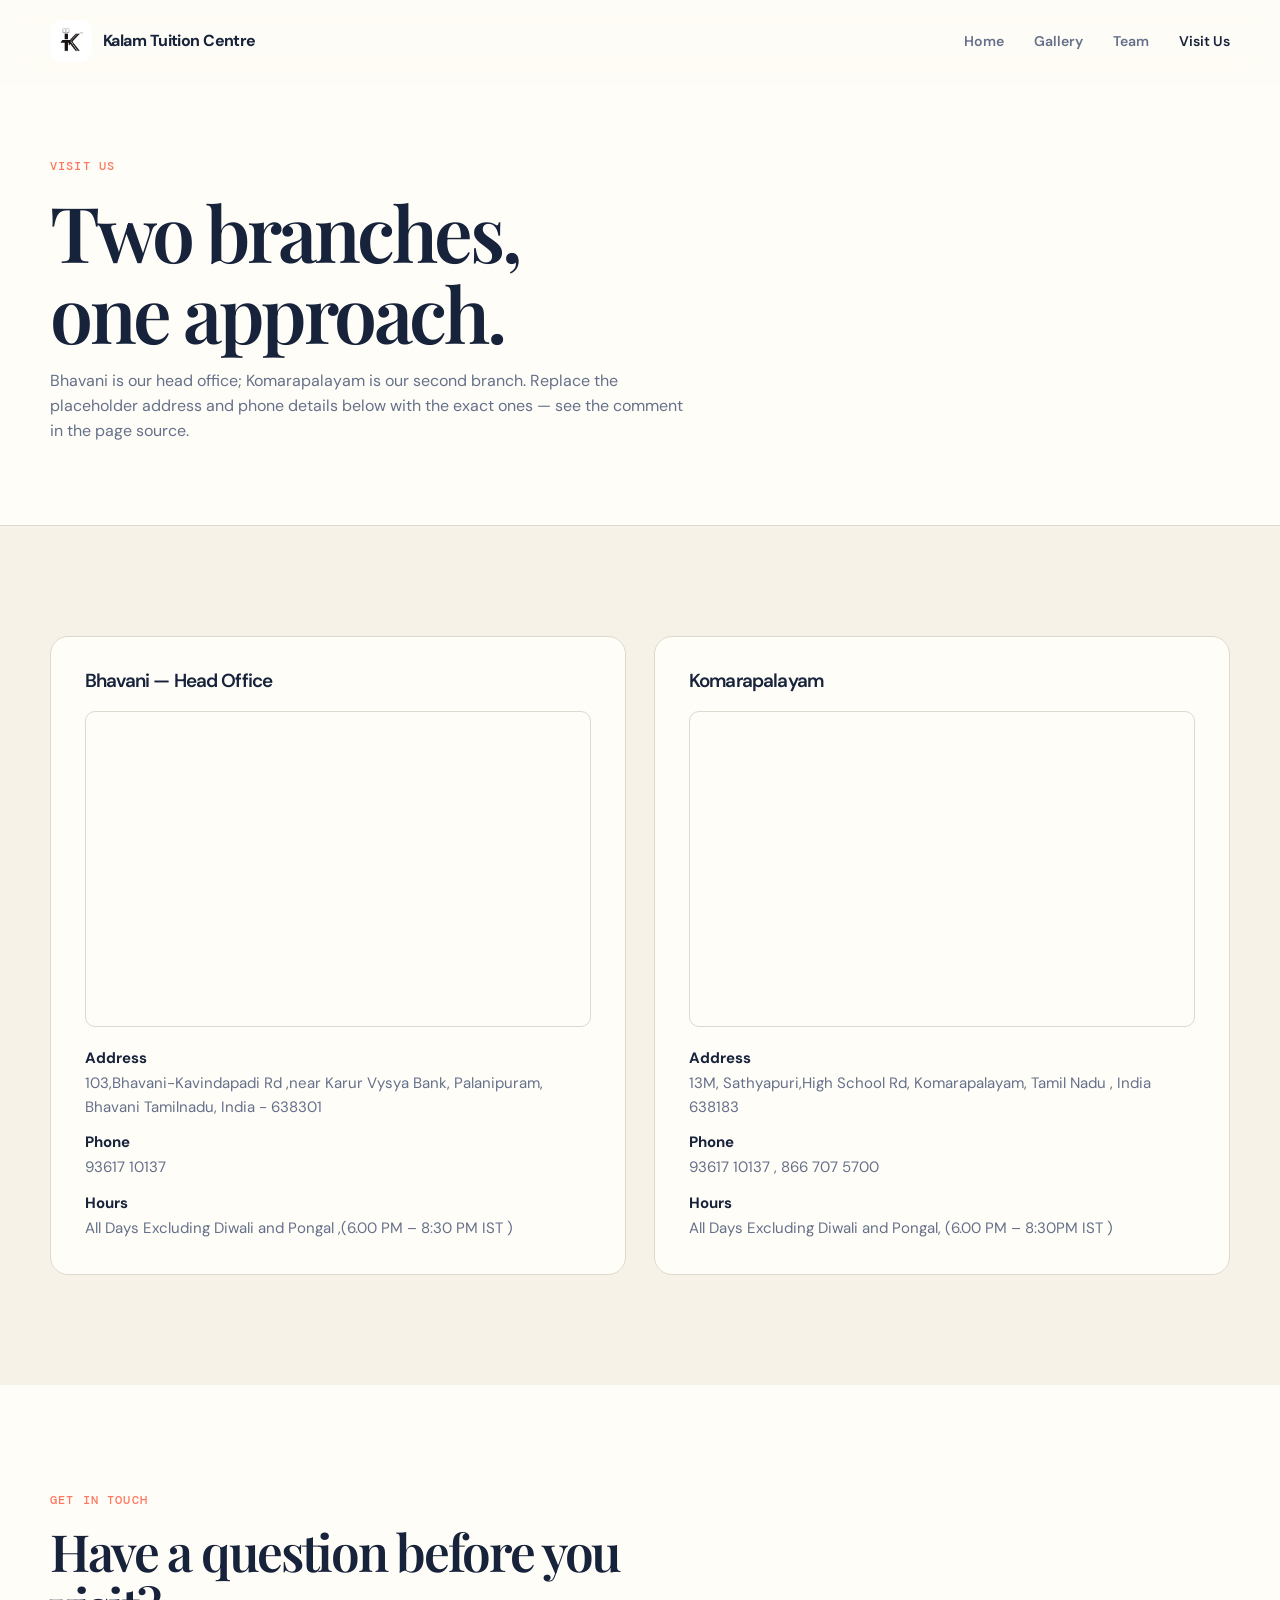
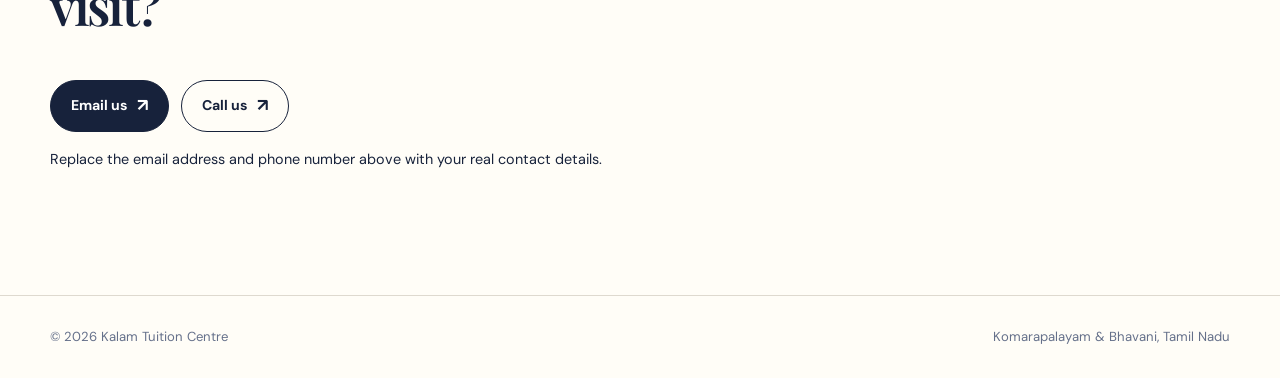
==== contact.html @ d5f68e04 "Initial commit" ====
<!doctype html>
<html lang="en">
<head>
<meta charset="UTF-8">
<meta name="viewport" content="width=device-width, initial-scale=1">
<title>Visit Us — Kalam Tuition Centre</title>
<link rel="icon" type="image/png" href="assets/images/favicon-64.png">
<link rel="stylesheet" href="assets/style.css">
</head>
<body>

<nav class="site-nav">
  <div class="container">
    <a href="index.html" class="brand"><img src="assets/images/logo.jpg" alt="Kalam Tuition Centre logo" class="logo-mark">Kalam Tuition Centre</a>
    <ul class="nav-links">
      <li><a href="index.html">Home</a></li>
      <li><a href="gallery.html">Gallery</a></li>
      <li><a href="founder.html">Team</a></li>
      <li><a href="contact.html" class="active">Visit Us</a></li>
    </ul>
    <button class="nav-toggle" aria-label="Toggle menu" aria-expanded="false"><span></span><span></span><span></span></button>
  </div>
</nav>

<header class="page-header">
  <div class="container">
    <span class="kicker">Visit Us</span>
    <h1>Two branches, one approach.</h1>
    <p>Bhavani is our head office; Komarapalayam is our second branch. Replace the placeholder address and phone details below with the exact ones — see the comment in the page source.</p>
  </div>
</header>

<section>
  <div class="container">
    <!--
      Each map below uses a plain Google Maps embed (no API key needed):
      https://www.google.com/maps?q=YOUR+FULL+ADDRESS&output=embed
      Swap the q= value for the exact address of each branch.
    -->
    <div class="branches">
      <div class="branch reveal">
        <h3>Bhavani — Head Office</h3>
        <div class="map-frame">
          <iframe loading="lazy" src= "https://www.google.com/maps/embed?pb=!1m18!1m12!1m3!1d3910.5340971620817!2d77.68029997421498!3d11.441323646579493!2m3!1f0!2f0!3f0!3m2!1i1024!2i768!4f13.1!3m3!1m2!1s0x3ba969c04ca43679%3A0x1cfdf974d1d4ad1a!2sKalam%20Tuition%20centre!5e0!3m2!1sen!2sin!4v1791565680460!5m2!1sen!2sin" title="Map to the Bhavani branch"></iframe>
        </div>
        <dl>
          <dt>Address</dt>
          <dd>103,Bhavani-Kavindapadi Rd ,near Karur Vysya Bank, Palanipuram, Bhavani Tamilnadu, India - 638301</dd>
          <dt>Phone</dt>
          <dd>93617 10137</dd>
          <dt>Hours</dt>
          <dd>All Days Excluding Diwali and Pongal  ,(6.00 PM – 8:30 PM IST )</dd>
        </dl>
      </div>
      <div class="branch reveal" data-delay="150">
        <h3>Komarapalayam</h3>
        <div class="map-frame">
          <iframe loading="lazy" src= "https://www.google.com/maps/embed?pb=!1m18!1m12!1m3!1d3910.5034593401706!2d77.69833757421506!3d11.44354144653622!2m3!1f0!2f0!3f0!3m2!1i1024!2i768!4f13.1!3m3!1m2!1s0x3ba96975edca85a3%3A0x3d3159c5b9667452!2sKalam%20Tuition%20Centre!5e0!3m2!1sen!2sin!4v1791566084029!5m2!1sen!2sin" title="Map to the Komarapalayam branch"></iframe>
        </div>
        <dl>
          <dt>Address</dt>
          <dd>13M, Sathyapuri,High School Rd, Komarapalayam, Tamil Nadu , India  638183</dd>
          <dt>Phone</dt>
          <dd>93617 10137 ,  866 707 5700 </dd>
          <dt>Hours</dt>
          <dd>All Days Excluding Diwali and Pongal, (6.00 PM – 8:30PM IST )</dd>
        </dl>
      </div>
    </div>
  </div>
</section>

<section class="alt">
  <div class="container">
    <div class="section-head reveal">
      <span class="kicker">Get in touch<svg class="kicker-underline" viewBox="0 0 120 10" aria-hidden="true"><path d="M2,6 Q30,2 60,6 T118,5"/></svg></span>
      <h2>Have a question before you visit?</h2>
    </div>
    <p><a href="mailto:info@kalamtuitioncentre.com" class="btn btn-primary">Email us</a> &nbsp; <a href="tel:+910000000000" class="btn btn-ghost">Call us</a></p>
    <p style="color:var(--ink-soft); font-size:0.9rem;">Replace the email address and phone number above with your real contact details.</p>
  </div>
</section>

<footer>
  <div class="container">
    <span>© <span id="year"></span> Kalam Tuition Centre</span>
    <span>Komarapalayam &amp; Bhavani, Tamil Nadu</span>
  </div>
</footer>

<script src="assets/script.js"></script>
<script>document.getElementById('year').textContent = new Date().getFullYear();</script>
</body>
</html>
---- assets/style.css ----
@import url('https://fonts.googleapis.com/css2?family=DM+Mono:wght@400;500&family=DM+Sans:opsz,wght@9..40,400;9..40,500;9..40,600;9..40,700&family=Playfair+Display:ital,wght@0,500;0,600;0,700;1,500&display=swap');
:root{--ink:#17223b;--muted:#65708a;--cream:#fffdf7;--canvas:#f7f2e8;--lavender:#e8e5ff;--yellow:#ffd45d;--coral:#ff765d;--blue:#9cd6eb;--line:#ded9cf;--serif:'Playfair Display',Georgia,serif;--sans:'DM Sans',Arial,sans-serif;--mono:'DM Mono',monospace;--ease:cubic-bezier(.22,1,.36,1)}
*{box-sizing:border-box}html{scroll-behavior:smooth}body{margin:0;background:var(--canvas);color:var(--ink);font-family:var(--sans);line-height:1.55}img{display:block;max-width:100%}a{color:inherit}h1,h2,h3,p{margin-top:0}h1,h2,h3{font-weight:600;line-height:1.06;letter-spacing:-.045em}h1,h2{font-family:var(--serif)}h1{font-size:clamp(3.1rem,7vw,6.35rem)}h2{font-size:clamp(2.25rem,4vw,4rem)}h3{font-size:1.18rem}.container{width:min(1180px,calc(100% - 48px));margin:auto}
.site-nav{position:sticky;top:0;z-index:20;background:rgba(255,253,247,.88);border-bottom:1px solid transparent;backdrop-filter:blur(14px)}.site-nav.scrolled{border-color:var(--line)}.site-nav .container{min-height:82px;display:flex;align-items:center;justify-content:space-between;gap:24px}.brand{display:flex;align-items:center;gap:11px;font-weight:700;font-size:1rem;letter-spacing:-.035em;text-decoration:none}.brand span{color:var(--coral)}.logo-mark{width:42px;height:42px;border-radius:12px;object-fit:cover}.nav-links{display:flex;list-style:none;gap:30px;padding:0;margin:0}.nav-links a{font-size:.88rem;font-weight:600;text-decoration:none;color:var(--muted);transition:color .2s}.nav-links a:hover,.nav-links a.active{color:var(--ink)}.nav-toggle{display:none;border:0;background:transparent;width:38px;height:38px;position:relative}.nav-toggle span{position:absolute;left:7px;right:7px;height:2px;border-radius:5px;background:var(--ink);transition:.25s var(--ease)}.nav-toggle span:nth-child(1){top:11px}.nav-toggle span:nth-child(2){top:18px}.nav-toggle span:nth-child(3){top:25px}.nav-toggle.active span:nth-child(1){top:18px;transform:rotate(45deg)}.nav-toggle.active span:nth-child(2){opacity:0}.nav-toggle.active span:nth-child(3){top:18px;transform:rotate(-45deg)}
.eyebrow,.kicker{color:var(--coral);font:500 .72rem/1 var(--mono);letter-spacing:.1em;text-transform:uppercase}.btn{display:inline-flex;align-items:center;justify-content:center;gap:10px;padding:14px 20px;border:1px solid var(--ink);border-radius:100px;text-decoration:none;font-weight:700;font-size:.88rem;transition:transform .25s var(--ease),box-shadow .25s var(--ease),background .25s}.btn::after{content:'↗';font-size:1.1rem;line-height:1}.btn:hover{transform:translateY(-3px);box-shadow:0 7px 0 var(--ink)}.btn-primary{background:var(--ink);color:#fff}.btn-primary:hover{background:var(--coral);border-color:var(--coral)}.btn-ghost{background:var(--cream)}.btn-ghost:hover{background:var(--yellow)}.hero-actions{display:flex;gap:12px;flex-wrap:wrap}section{padding:110px 0}section.alt{background:var(--cream)}.section-head{max-width:650px;margin-bottom:48px}.section-head .kicker{display:block;margin-bottom:17px}.section-head h2{margin-bottom:0}.kicker-underline{display:none}
.hero{overflow:hidden;background:var(--cream);padding:82px 0 76px;position:relative}.hero::before{content:'';position:absolute;width:40vw;height:40vw;max-width:620px;max-height:620px;border-radius:50%;background:var(--yellow);right:-13vw;top:-13vw;opacity:.8}.hero .container{position:relative;display:grid;grid-template-columns:1.08fr .92fr;align-items:center;gap:45px}.hero-arc{display:none}.hero-eyebrow{display:inline-flex;padding:9px 12px;margin-bottom:22px;background:var(--lavender);border-radius:100px;color:var(--ink);font:500 .74rem var(--mono)}.hero h1{max-width:9.8ch;margin-bottom:22px}.hero h1 em{color:var(--coral);font-weight:500}.hero .lede{max-width:47ch;color:var(--muted);font-size:1.08rem;margin-bottom:30px}.hero-visual{min-height:470px;position:relative}.visual-card{position:absolute;background:#fff;border:1px solid var(--ink);border-radius:22px;box-shadow:8px 9px 0 var(--ink)}.visual-card.main{width:min(100%,390px);padding:28px;right:25px;top:30px;background:var(--blue);transform:rotate(4deg)}.visual-card small{font:500 .7rem var(--mono);letter-spacing:.06em;text-transform:uppercase}.lesson-lines{margin:21px 0 12px;padding-top:13px;border-top:1px solid rgba(23,34,59,.3)}.lesson-lines span{display:block;height:10px;border-radius:10px;background:var(--ink);margin-bottom:12px}.lesson-lines span:nth-child(2){width:70%}.lesson-lines span:nth-child(3){width:84%}.lesson-lines span:nth-child(4){width:48%;background:var(--coral)}.math{font:600 3rem var(--serif)}.math i{color:var(--coral)}.visual-card.note{width:170px;padding:20px;left:5px;bottom:48px;background:var(--yellow);transform:rotate(-9deg)}.note strong{display:block;margin-top:14px;font:500 1.45rem/1.1 var(--serif)}.visual-dot{position:absolute;right:-6px;bottom:38px;width:110px;height:110px;border-radius:50%;background:var(--coral);border:1px solid var(--ink)}
.value-grid{display:grid;grid-template-columns:repeat(3,1fr);gap:18px}.value{min-height:252px;padding:26px;background:var(--cream);border:1px solid var(--line);border-radius:18px;transition:transform .3s var(--ease),box-shadow .3s}.value:hover{transform:translateY(-6px);box-shadow:0 12px 0 var(--lavender)}.value:nth-child(2){background:var(--lavender)}.value:nth-child(3){background:var(--yellow)}.value::before{content:'01';display:block;margin-bottom:48px;color:var(--coral);font:500 .75rem var(--mono)}.value:nth-child(2)::before{content:'02'}.value:nth-child(3)::before{content:'03'}.value p{color:var(--muted);margin:0;font-size:.95rem}.value h3{margin-bottom:10px}.programs{margin:0;padding:0;list-style:none;border-top:1px solid var(--line)}.programs li{padding:25px 0;display:grid;grid-template-columns:1fr auto;align-items:center;gap:20px;border-bottom:1px solid var(--line);transition:padding .25s}.programs li:hover{padding-left:14px}.programs h3{margin:0}.tag{color:var(--muted);font-size:.9rem}.special-programs{background:var(--lavender)}.feature-grid{display:grid;grid-template-columns:repeat(2,1fr);gap:22px}.feature-card{padding:34px;background:var(--cream);border:1px solid var(--ink);border-radius:18px;box-shadow:6px 7px 0 var(--ink)}.feature-card:nth-child(2){background:var(--yellow)}.feature-number{display:block;margin-bottom:48px;color:var(--coral);font:500 .75rem var(--mono)}.feature-card h3{font-size:1.55rem;margin-bottom:13px}.feature-card p{color:var(--muted);max-width:47ch}.feature-tags{display:flex;flex-wrap:wrap;gap:8px;margin-top:22px}.feature-tags span{padding:6px 9px;border:1px solid var(--ink);border-radius:100px;font:500 .7rem var(--mono)}.stats{display:grid;grid-template-columns:repeat(4,1fr);gap:1px;background:var(--ink);border:1px solid var(--ink);border-radius:18px;overflow:hidden}.stat{padding:30px 24px;background:var(--ink);color:#fff}.stat:nth-child(odd){background:#263350}.num{display:block;font:600 clamp(2.7rem,5vw,4.4rem)/1 var(--serif);color:var(--yellow)}.label{color:#c7cedd;font-size:.84rem}.cta-band{background:var(--coral);padding:86px 0}.cta-band .container{max-width:830px}.cta-band h2{max-width:12ch;color:#fff;margin-bottom:16px}.cta-band .lede{color:#fff5ef}.cta-band .btn-primary{color:var(--ink);background:var(--yellow)}.cta-band .btn-ghost{color:#fff;background:transparent;border-color:#fff}.cta-band .btn-ghost:hover{color:var(--ink);background:#fff}
.page-header{background:var(--cream);padding:78px 0 65px;border-bottom:1px solid var(--line)}.page-header .kicker{display:block;margin-bottom:18px}.page-header h1{max-width:11ch;font-size:clamp(3rem,6vw,5.3rem);margin-bottom:16px}.page-header p{max-width:59ch;color:var(--muted)}.gallery-board{padding:26px;background:var(--lavender);border-radius:20px}.gallery-grid{display:grid;grid-template-columns:repeat(3,1fr);gap:22px}.gallery-item{position:relative;padding:10px 10px 34px;background:#fff;border:1px solid var(--line);box-shadow:4px 5px 0 rgba(23,34,59,.15);transform:rotate(var(--tilt,0deg));transition:transform .3s var(--ease)}.gallery-item:nth-child(odd){--tilt:-1.2deg}.gallery-item:nth-child(3n){--tilt:1.3deg}.gallery-item:hover{z-index:2;transform:rotate(0deg) scale(1.04)}.pin{position:absolute;top:-7px;left:calc(50% - 7px);width:14px;height:14px;border-radius:50%;background:var(--coral);border:1px solid var(--ink)}.frame{aspect-ratio:4/3;overflow:hidden}.frame img{height:100%;width:100%;object-fit:cover}.cap{display:block;padding-top:9px;text-align:center;font:500 .8rem var(--mono)}.people,.branches{display:grid;grid-template-columns:repeat(2,1fr);gap:28px}.people.only-founder{grid-template-columns:minmax(0,680px)}.person,.branch{padding:34px;border:1px solid var(--line);border-radius:18px;background:var(--cream)}.avatar{height:70px;width:70px;display:grid;place-items:center;margin-bottom:22px;background:var(--yellow);border-radius:50%;border:1px solid var(--ink);font:600 1.6rem var(--serif)}.role{color:var(--coral);font:500 .73rem var(--mono);text-transform:uppercase;letter-spacing:.08em}.person h2{font-family:var(--sans);font-size:1.5rem;margin:8px 0 14px}.person p,.branch dl{color:var(--muted);font-size:.94rem}.person blockquote{margin:22px 0 0;padding:14px 0 0 16px;border-left:3px solid var(--coral);font-family:var(--serif);font-style:italic}.branch h3{margin-bottom:20px}.map-frame{overflow:hidden;aspect-ratio:16/10;border-radius:10px;border:1px solid var(--line)}.map-frame iframe{width:100%;height:100%;border:0}.branch dl{margin:20px 0 0}.branch dt{margin-top:12px;font-weight:700;color:var(--ink)}.branch dd{margin:2px 0 0}footer{background:var(--cream);border-top:1px solid var(--line);padding:31px 0;color:var(--muted);font-size:.82rem}footer .container{display:flex;justify-content:space-between;gap:15px}
.reveal{opacity:0;transform:translateY(20px);transition:opacity .65s var(--ease),transform .65s var(--ease)}.reveal.in{opacity:1;transform:translateY(0)}.reveal-left{transform:translateX(-20px)}.reveal-left.in{transform:translateX(0)}.reveal-pin{transform:translateY(18px) rotate(var(--tilt,0deg))}.reveal-pin.in{transform:translateY(0) rotate(var(--tilt,0deg))}
@media(max-width:760px){.container{width:min(100% - 36px,1180px)}.site-nav .container{min-height:68px}.nav-links{position:absolute;top:100%;left:0;right:0;display:block;overflow:hidden;max-height:0;background:var(--cream);border-bottom:1px solid var(--line);transition:max-height .35s var(--ease)}.nav-links.open{max-height:260px}.nav-links li{border-top:1px solid var(--line)}.nav-links a{display:block;padding:14px 18px}.nav-toggle{display:block}.hero{padding:56px 0 45px}.hero .container{grid-template-columns:1fr}.hero-visual{min-height:340px;max-width:390px;width:100%;margin:auto}.visual-card.main{right:8px}.visual-card.note{left:0;bottom:28px}.value-grid,.stats{grid-template-columns:1fr 1fr}.feature-grid,.gallery-grid{grid-template-columns:1fr 1fr}.people,.branches{grid-template-columns:1fr}section{padding:74px 0}}@media(max-width:480px){h1{font-size:3.15rem}.brand{font-size:.88rem}.logo-mark{width:36px;height:36px}.hero-actions{flex-direction:column}.btn{width:100%}.value-grid,.stats,.feature-grid,.gallery-grid{grid-template-columns:1fr}.programs li{display:block}.tag{display:block;margin-top:6px}.gallery-board{padding:17px}.person,.branch{padding:25px}footer .container{flex-direction:column;text-align:center}}@media(prefers-reduced-motion:reduce){*,*::before,*::after{animation-duration:.01ms!important;transition-duration:.01ms!important;scroll-behavior:auto!important}.reveal,.reveal-left,.reveal-pin{opacity:1;transform:none}}
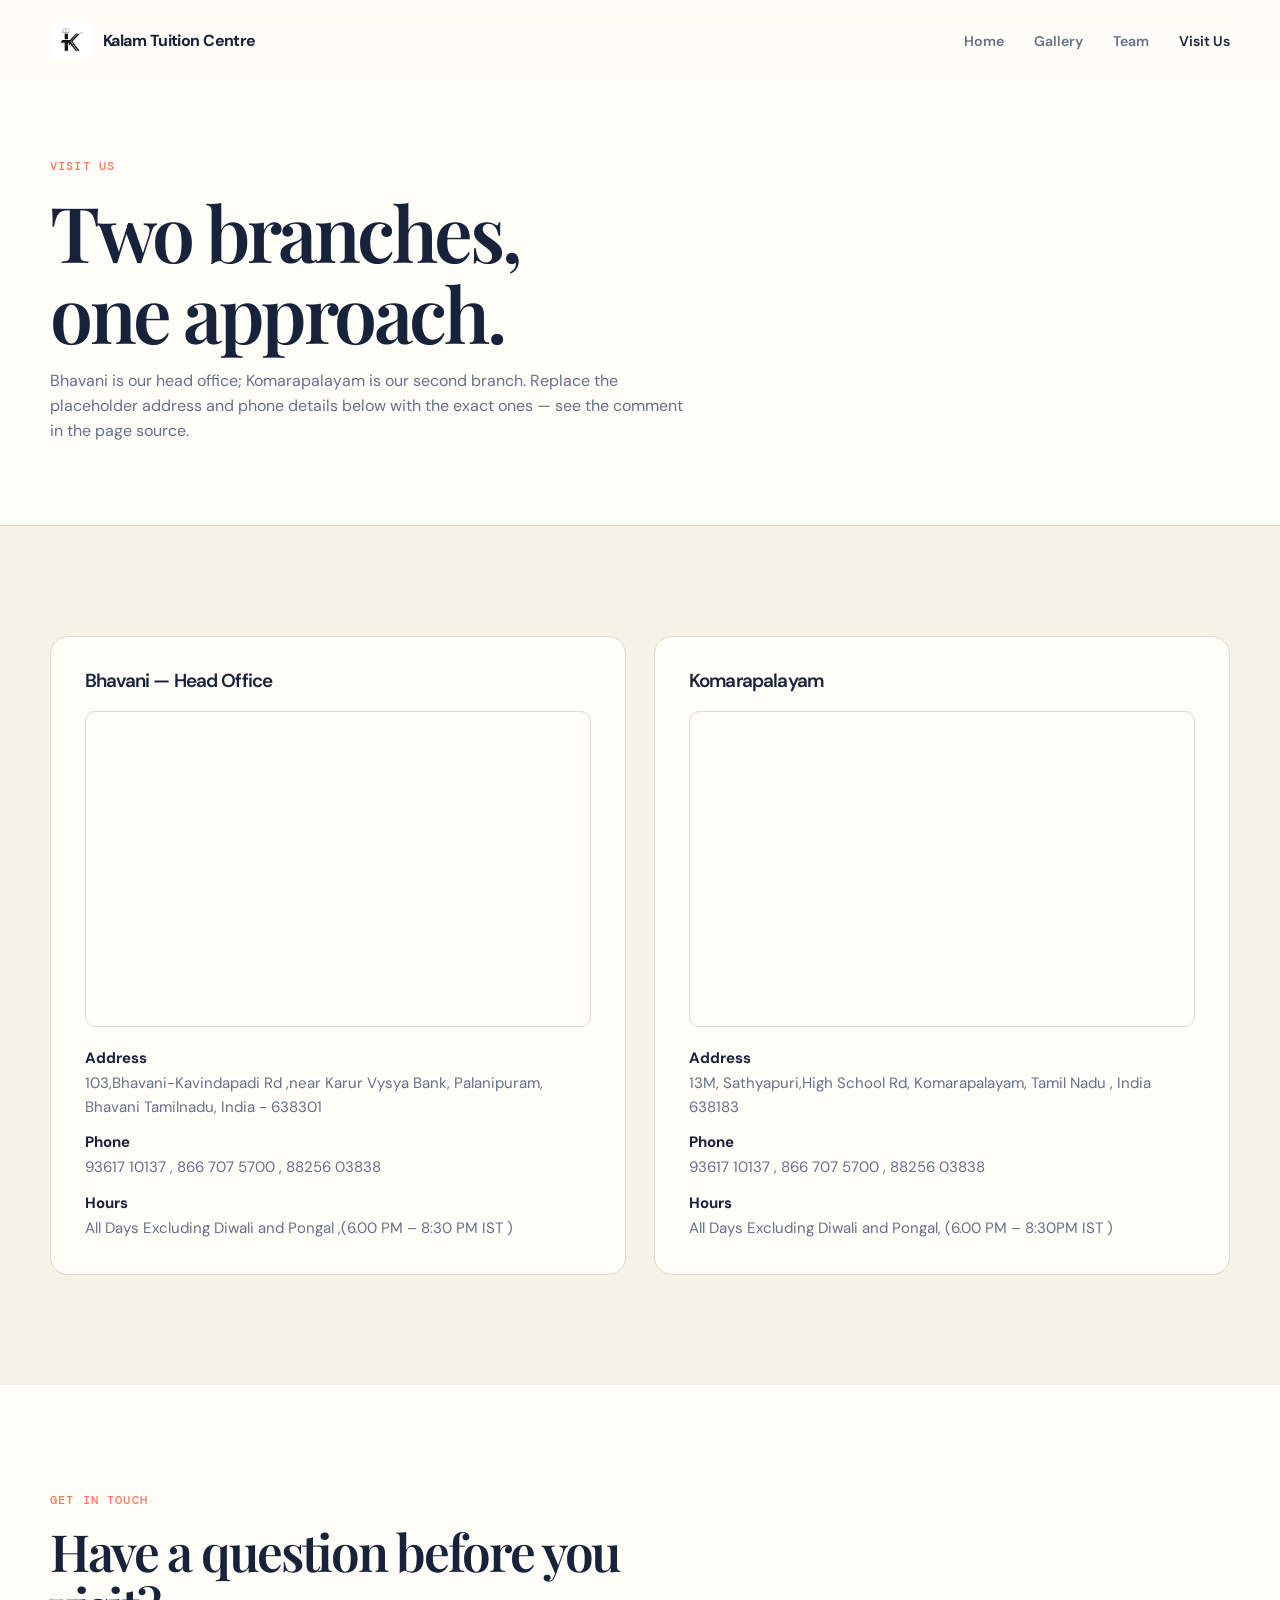
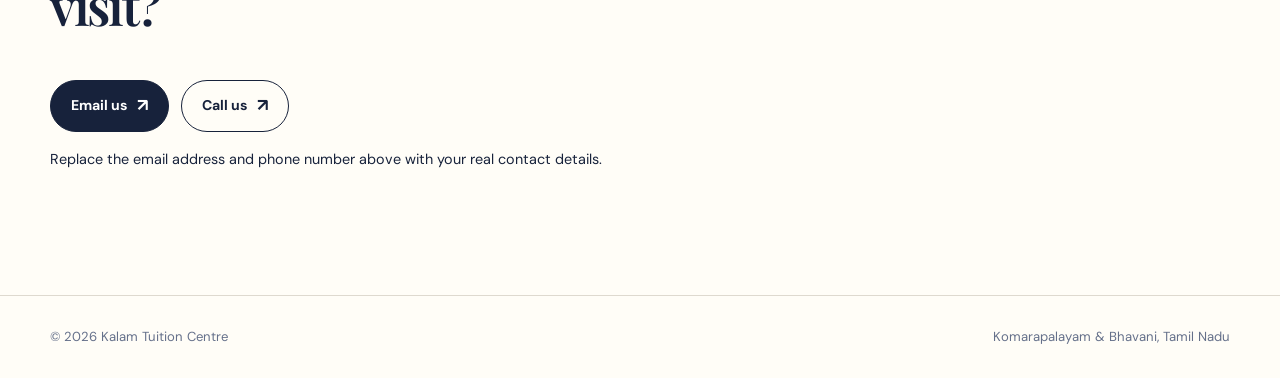
==== commit ac186ef2: "Update contact details in contact.html" ====
--- a/contact.html
+++ b/contact.html
@@ -47,7 +47,7 @@
           <dt>Address</dt>
           <dd>103,Bhavani-Kavindapadi Rd ,near Karur Vysya Bank, Palanipuram, Bhavani Tamilnadu, India - 638301</dd>
           <dt>Phone</dt>
-          <dd>93617 10137</dd>
+          <dd>93617 10137 , 866 707 5700 , 88256 03838</dd>
           <dt>Hours</dt>
           <dd>All Days Excluding Diwali and Pongal  ,(6.00 PM – 8:30 PM IST )</dd>
         </dl>
@@ -61,7 +61,7 @@
           <dt>Address</dt>
           <dd>13M, Sathyapuri,High School Rd, Komarapalayam, Tamil Nadu , India  638183</dd>
           <dt>Phone</dt>
-          <dd>93617 10137 ,  866 707 5700 </dd>
+          <dd>93617 10137 , 866 707 5700 , 88256 03838</dd>
           <dt>Hours</dt>
           <dd>All Days Excluding Diwali and Pongal, (6.00 PM – 8:30PM IST )</dd>
         </dl>
@@ -76,7 +76,7 @@
       <span class="kicker">Get in touch<svg class="kicker-underline" viewBox="0 0 120 10" aria-hidden="true"><path d="M2,6 Q30,2 60,6 T118,5"/></svg></span>
       <h2>Have a question before you visit?</h2>
     </div>
-    <p><a href="mailto:info@kalamtuitioncentre.com" class="btn btn-primary">Email us</a> &nbsp; <a href="tel:+910000000000" class="btn btn-ghost">Call us</a></p>
+    <p><a href="mailto:kalamtuitioncentre07@gmail.com" class="btn btn-primary">Email us</a> &nbsp; <a href="tel:+91 93617 10137" class="btn btn-ghost">Call us</a></p>
     <p style="color:var(--ink-soft); font-size:0.9rem;">Replace the email address and phone number above with your real contact details.</p>
   </div>
 </section>
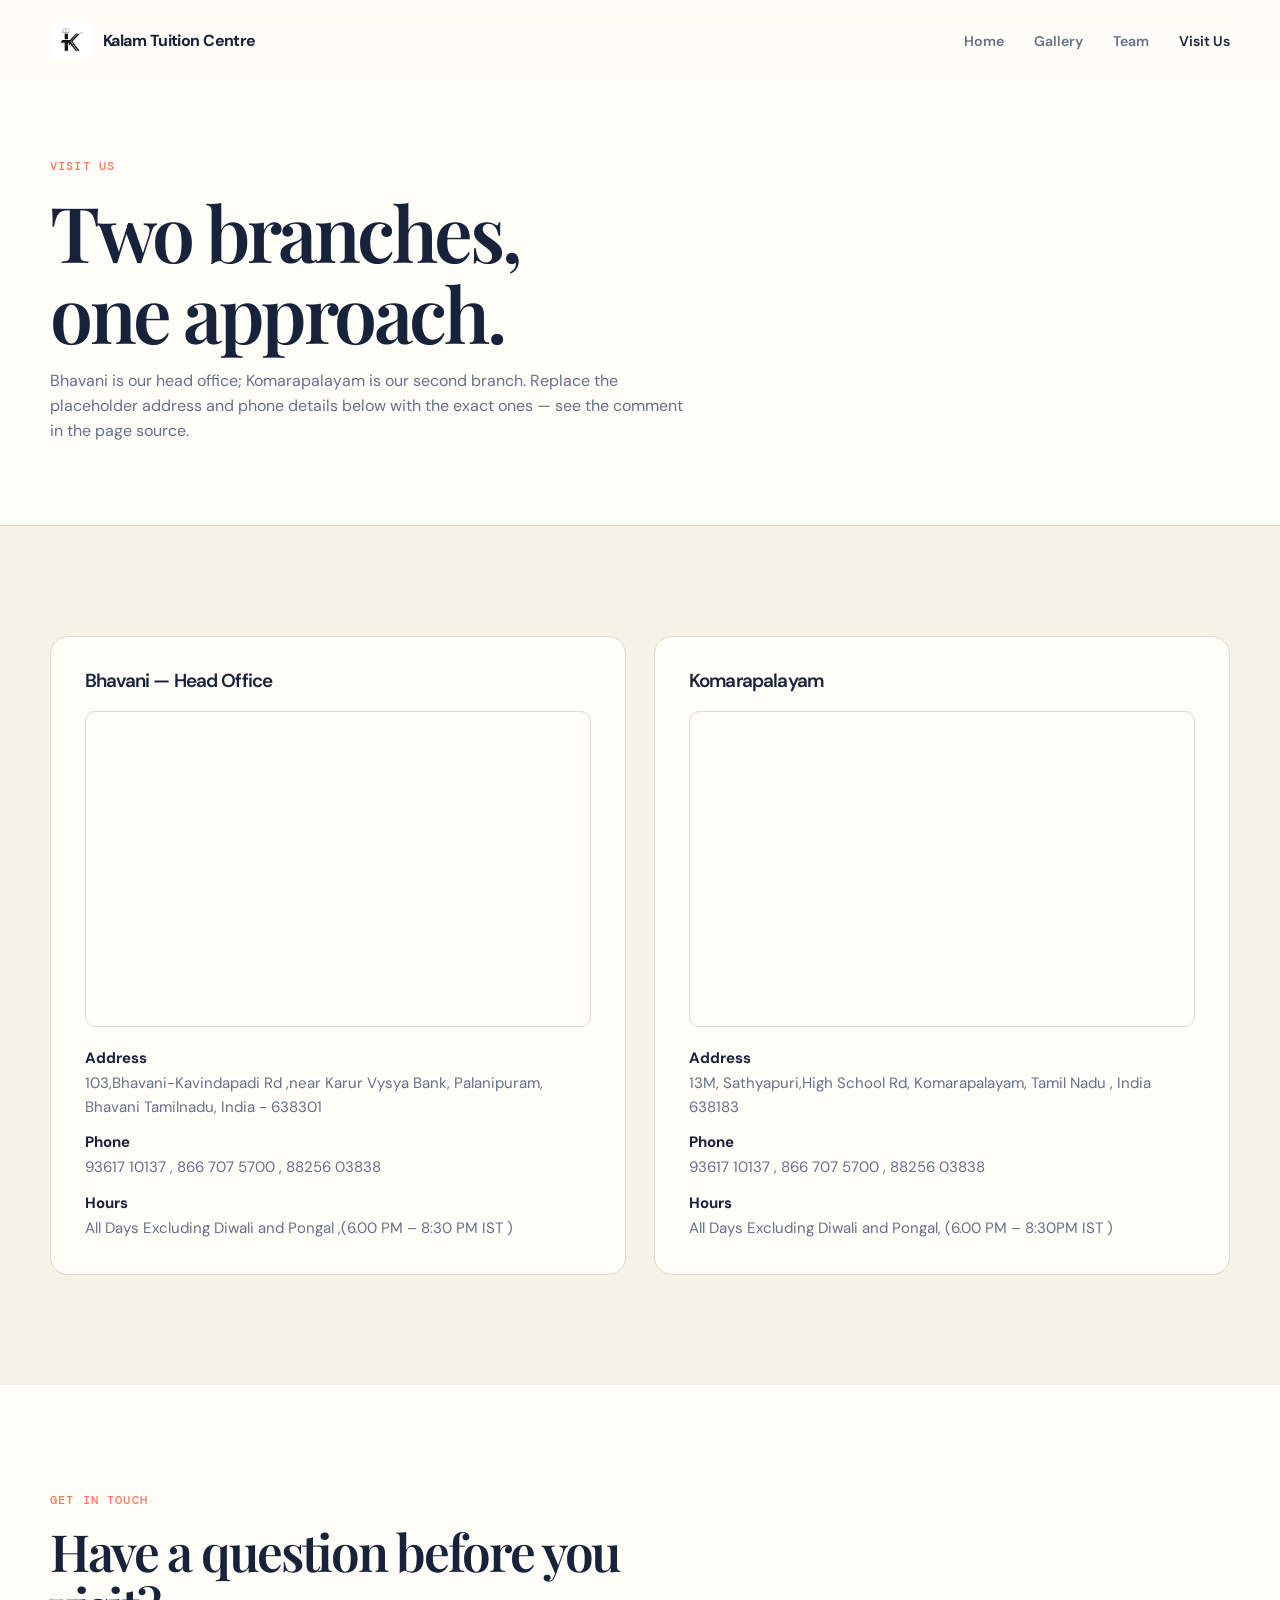
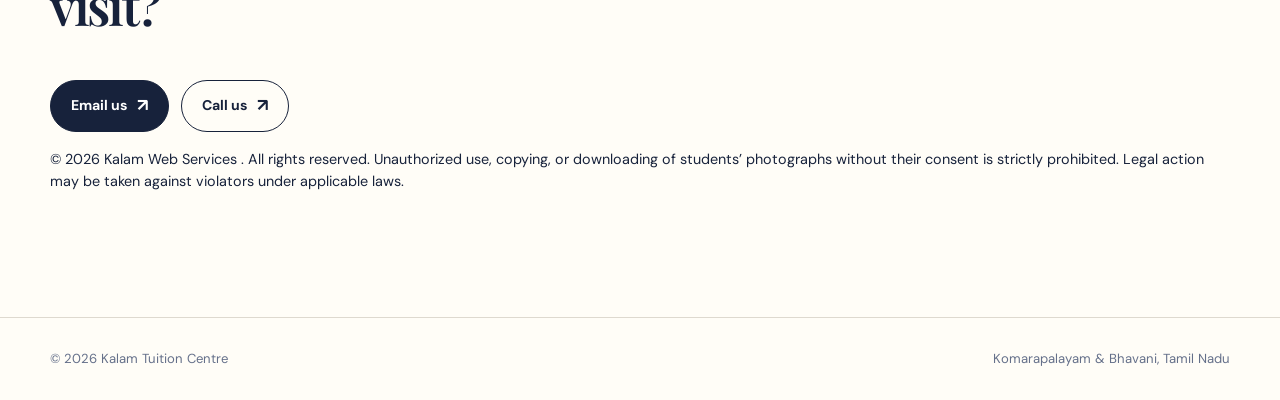
==== commit 24c98d1f: "Update contact details and copyright notice" ====
--- a/contact.html
+++ b/contact.html
@@ -77,7 +77,7 @@
       <h2>Have a question before you visit?</h2>
     </div>
     <p><a href="mailto:kalamtuitioncentre07@gmail.com" class="btn btn-primary">Email us</a> &nbsp; <a href="tel:+91 93617 10137" class="btn btn-ghost">Call us</a></p>
-    <p style="color:var(--ink-soft); font-size:0.9rem;">Replace the email address and phone number above with your real contact details.</p>
+    <p style="color:var(--ink-soft); font-size:0.9rem;"> © 2026 Kalam Web Services . All rights reserved. Unauthorized use, copying, or downloading of students’ photographs without their consent is strictly prohibited. Legal action may be taken against violators under applicable laws.</p>
   </div>
 </section>
 
